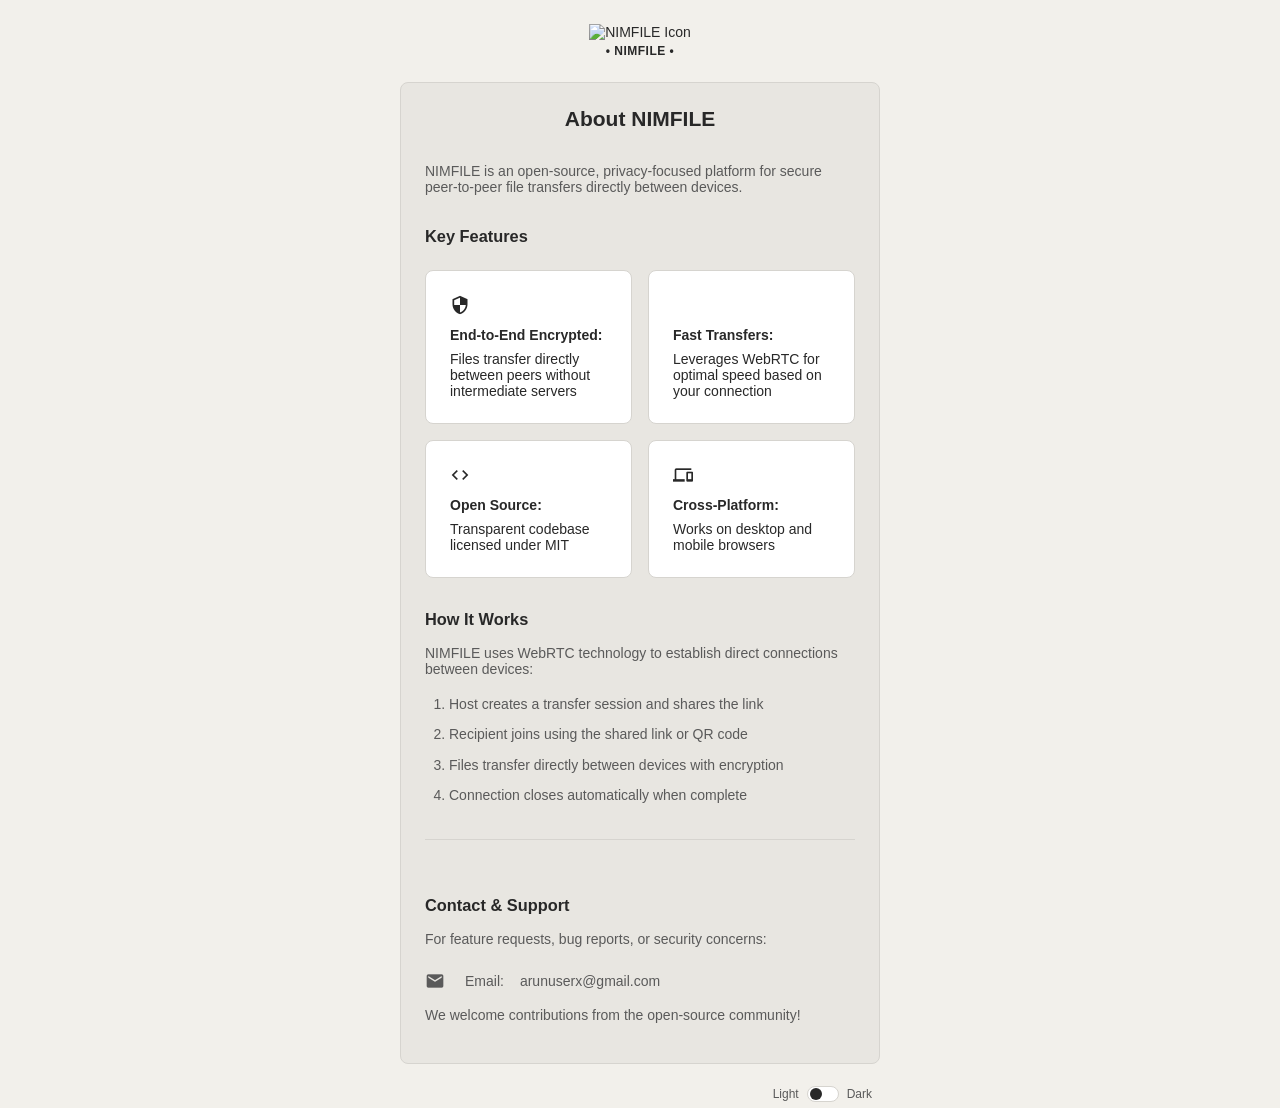
==== about.html @ d1ec447d "Add files via upload" ====
<!DOCTYPE html>
<html lang="en">
<head>
<meta charset="UTF-8">
  <title>• NIMFILE •</title>
  <meta name="viewport" content="width=device-width, initial-scale=1.0">
  <!-- Material Icons Bolt Favicon -->
  <link rel="icon" href="data:image/svg+xml,<svg xmlns=%22http://www.w3.org/2000/svg%22 viewBox=%220 0 24 24%22><path fill=%22%23ff5f00%22 d=%22M11 15H6l7-14v8h5l-7 14v-8z%22/></svg>">
  <link rel="stylesheet" href="style.css">
  <link href="https://fonts.googleapis.com/icon?family=Material+Icons" rel="stylesheet">
  <style>
    .material-icons {
      font-size: 20px;
    }
  </style>
</head>
<body>
  <div class="top-bar">
    <div class="header-title">
      <img src="assets/icon.png" alt="NIMFILE Icon" class="app-logo">
      <span class="app-title">• NIMFILE •</span>
    </div>
  </div>
  
  <main class="centered-container">
    <h1 class="visually-hidden">About NIMFILE - Secure File Transfer</h1>

    <section class="card">
      <h2>About NIMFILE</h2>
      <p class="intro-text">NIMFILE is an open-source, privacy-focused platform for secure peer-to-peer file transfers directly between devices.</p>
      
      <div class="feature-section">
        <h3>Key Features</h3>
        <ul class="feature-list">
          <li>
            <span class="material-icons feature-icon">security</span>
            <strong>End-to-End Encrypted:</strong> Files transfer directly between peers without intermediate servers
          </li>
          <li>
            <span class="material-icons feature-icon">bolt</span>
            <strong>Fast Transfers:</strong> Leverages WebRTC for optimal speed based on your connection
          </li>
          <li>
            <span class="material-icons feature-icon">code</span>
            <strong>Open Source:</strong> Transparent codebase licensed under MIT
          </li>
          <li>
            <span class="material-icons feature-icon">devices</span>
            <strong>Cross-Platform:</strong> Works on desktop and mobile browsers
          </li>
        </ul>
      </div>

      <div class="tech-section">
        <h3>How It Works</h3>
        <p>NIMFILE uses WebRTC technology to establish direct connections between devices:</p>
        <ol class="process-steps">
          <li>Host creates a transfer session and shares the link</li>
          <li>Recipient joins using the shared link or QR code</li>
          <li>Files transfer directly between devices with encryption</li>
          <li>Connection closes automatically when complete</li>
        </ol>
      </div>

      <div class="contact-section">
        <h3>Contact & Support</h3>
        <p>For feature requests, bug reports, or security concerns:</p>
        <p class="contact-email">
          <span class="material-icons">email</span>
          Email: <a href="mailto:arunuserx@gmail.com">arunuserx@gmail.com</a>
        </p>
        <p>We welcome contributions from the open-source community!</p>
      </div>
    </section>
  </main>

  <div class="theme-button-wrapper">
    <div class="left-placeholder"></div>
    <button id="themeToggleBtn" title="Toggle theme" aria-label="Toggle theme" class="theme-toggle-btn">
      <span class="theme-toggle-label">Light</span>
      <span class="theme-toggle-switch">
        <span class="switch-thumb"></span>
      </span>
      <span class="theme-toggle-label">Dark</span>
    </button>
  </div>
  <script src="theme.js" defer></script>
</body>
</html>
---- style.css ----
/* ================================
   PeerJS File Transfer - Minimal
   ================================ */

/* --- Variables --- */
:root {
  --font-family: -apple-system, BlinkMacSystemFont, 'Segoe UI', Arial, sans-serif;
  --font-base: 14px;
  --font-lg: 16px;
  --font-sm: 12px;
  --radius: 8px;
  --transition: 0.2s ease;
  
  /* 8-unit spacing system */
  --space-xxs: 4px;
  --space-xs: 8px;
  --space-sm: 16px;
  --space-md: 24px;
  --space-lg: 32px;
  --space-xl: 40px;
  
  /* Layout */
  --screen-margin: var(--space-sm);
  --card-padding: var(--space-sm);
  
  /* Dark theme (default) */
  --bg: #282828;
  --bg-alt: #1e1e1e;
  --surface: #333333;
  --card: #1e1e1e;
  --border: #3d3d3d;
  --text: #F2F0EB;
  --text-secondary: #b3b1ad;
  --text-muted: #d1cfcb;
  --btn-bg: #333333;
  --btn-hover: #424242;
  --input-bg: #1e1e1e;
  --progress-bg: #333333;
   --status-connected: #4CAF50; /* Green */
  --status-disconnected: #F44336; /* Red */
}

/* Light theme */
.light-theme {
  --bg: #F2F0EB;
  --bg-alt: #e8e6e1;
  --surface: #ffffff;
  --card: #e8e6e1;
  --border: #d6d4cf;
  --text: #282828;
  --text-secondary: #5a5a5a;
  --text-muted: #7a7a7a;
  --btn-bg: #ffffff;
  --btn-hover: #f0eeea;
  --input-bg: #ffffff;
  --progress-bg: #e8e6e1;
   --status-connected: #2E7D32; /* Darker green */
  --status-disconnected: #C62828; /* Darker red */
}

/* --- Base Styles --- */
* {
  box-sizing: border-box;
  margin: 0;
  padding: 0;
}

html, body {
  height: 100%;
  font-family: var(--font-family);
  font-size: var(--font-base);
}

body {
  background: var(--bg);
  color: var(--text);
  transition: background var(--transition), color var(--transition);
  display: flex;
  flex-direction: column;
  align-items: center;
  padding: var(--screen-margin);
  text-align: center;
}

/* --- Layout --- */
.top-bar {
  width: 100%;
  max-width: 512px;
  display: flex;
  justify-content: center;
  align-items: center;
  padding: var(--space-xs) var(--space-sm);
  margin: 0 auto var(--space-sm);
}

.header-title {
  display: flex;
  flex-direction: column;
  align-items: center;
  gap: var(--space-xxs);
  text-align: center;
}

.app-icon {
  font-size: var(--space-lg);
  color: var(--accent);
}

.app-title {
  font-size: var(--font-sm);
  font-weight: 600;
  color: var(--text);
  letter-spacing: 0.5px;
}

.theme-button-wrapper {
  width: 100%;
  max-width: 512px;
  margin: 0 auto var(--space-sm);
  display: flex;
  justify-content: space-between;
  align-items: center;
  padding: 0 var(--space-sm);
  gap: var(--space-lg);
}

.text-buttons-container { /* Changed from .text-button-group to .text-buttons-container based on index.html */
  display: flex;
  gap: var(--space-sm);
  justify-content: center;
}

/* --- Buttons --- */
button {
  font-family: inherit;
  font-size: var(--font-base);
  border-radius: var(--radius);
  border: none;
  outline: none;
  transition: all var(--transition);
  cursor: pointer;
  display: inline-flex;
  align-items: center;
  justify-content: center;
}

.primary-btn {
  background: var(--text);
  color: var(--bg);
  padding: var(--space-xs) var(--space-md);
  font-weight: 500;
  height: 36px;
  min-width: 100px;
  margin: var(--space-sm) auto;
  border: 1px solid var(--border);
}

.primary-btn:hover {
  background: var(--btn-hover);
  color: var(--text);
}

.primary-btn:disabled {
  opacity: 0.6;
  cursor: not-allowed;
}

.icon-btn {
  background: var(--btn-bg);
  color: var(--text-secondary);
  border: 1px solid var(--border);
  padding: var(--space-xs);
  border-radius: var(--radius);
  width: 32px;
  height: 32px;
  margin-left: auto;
}

.icon-btn:hover {
  background: var(--btn-hover);
  color: var(--text);
  border-color: var(--text);
}

.text-button {
  text-decoration: none;
  background: none;
  border: none;
  color: var(--text-secondary);
  font-size: var(--font-sm);
  cursor: pointer;
  padding: var(--space-xxs) var(--space-xs);
  height: 28px;
  min-width: 60px;
  text-align: center;
  border-radius: var(--radius);
}

.text-button:hover {
  color: var(--text);
}

.theme-toggle-btn {
  display: flex;
  align-items: center;
  gap: var(--space-xs);
  background: none;
  border: none;
  cursor: pointer;
  padding: var(--space-xxs) var(--space-xs);
  height: 28px;
  border-radius: var(--radius);
}

.theme-toggle-switch {
  width: var(--space-lg);
  height: var(--space-sm);
  background: var(--btn-bg);
  border-radius: var(--radius);
  border: 1px solid var(--border);
  position: relative;
}

.switch-thumb {
  width: 12px;
  height: 12px;
  border-radius: 50%;
  background: var(--text);
  position: absolute;
  top: 1px;
  left: 2px;
  transition: left var(--transition);
}

.theme-toggle-btn.dark .switch-thumb {
  left: var(--space-sm);
}

.theme-toggle-label {
  font-size: var(--font-sm);
  color: var(--text-secondary);
  text-align: center;
}

.back-button {
  display: flex;
  align-items: center;
  gap: var(--space-xs);
  background: none;
  border: none;
  color: var(--text);
  font-size: var(--font-base);
  cursor: pointer;
  padding: var(--space-xxs) 0;
  height: 28px;
  margin: 0 auto var(--space-sm);
  justify-content: center;
  border-radius: var(--radius);
}

.back-button:hover {
  opacity: 0.8;
}

main {
  flex: 1;
  display: flex;
  flex-direction: column;
  justify-content: center;
  align-items: center;
  padding: 0 var(--space-sm);
  width: 100%;
  max-width: 512px;
  margin: 0 auto;
  text-align: center;
}

/* --- Cards --- */
.card {
  background: var(--card);
  border-radius: var(--radius);
  border: 1px solid var(--border);
  padding: var(--card-padding);
  margin-bottom: var(--space-sm);
  width: 100%;
  text-align: center;
}

/* --- Inputs --- */
input[type="text"] {
  font-size: var(--font-base);
  padding: var(--space-xs) var(--space-sm);
  border-radius: var(--radius);
  border: 1px solid var(--border);
  background: var(--input-bg);
  color: var(--text);
  font-family: inherit;
  outline: none;
  transition: border var(--transition);
  width: 100%;
  height: 36px;
  margin: 0 auto var(--space-sm);
  display: block;
  max-width: 400px;
  text-align: center;
}

input[type="text"]:focus {
  border-color: var(--text);
}

label {
  font-size: var(--font-base);
  color: var(--text-secondary);
  margin-bottom: var(--space-xs);
  display: block;
  text-align: center;
}

/* --- Specific Components --- */
.join-link-row {
  display: flex;
  align-items: center;
  justify-content: center;
  gap: var(--space-sm);
  background: var(--bg-alt);
  border-radius: var(--radius);
  padding: var(--space-xs) var(--space-sm);
  margin: 0 auto var(--space-sm);
  height: 36px;
  max-width: 400px;
  width: 100%;
}

#joinLink {
  color: var(--text);
  text-decoration: none;
  flex: 1;
  overflow: hidden;
  text-overflow: ellipsis;
  white-space: nowrap;
  font-size: var(--font-sm);
  text-align: center;
  min-width: 0; /* Allow the link to shrink */
}

.qr-container {
  display: flex;
  flex-direction: column;
  align-items: center;
  width: 100%;
  margin: var(--space-sm) auto;
  padding: var(--space-xs);
}

.qr-label {
  margin-bottom: var(--space-sm);
}

#qrcode {
  background: #ffffff;
  border-radius: var(--radius);
  padding: var(--space-xs);
  margin: 0 auto var(--space-sm);
  display: flex;
  justify-content: center;
  align-items: center;
  width: 160px;
  height: 160px;
  box-sizing: border-box;
}

#qrcode canvas,
#qrcode img {
  max-width: 100%;
  max-height: 100%;
  width: auto;
  height: auto;
  display: block;
}

.qr-text {
  margin-top: var(--space-xs);
  color: var(--text-secondary);
  font-size: var(--font-sm);
  text-align: center;
  width: 100%;
  padding: 0 var(--space-xs);
}

.peers-section {
  margin-top: var(--space-sm);
}

.peers-section strong {
  display: block;
  margin-bottom: var(--space-xs);
}

#peersList {
  list-style: none;
  padding: 0;
  margin: 0 auto;
  max-height: 160px;
  overflow-y: auto;
  width: 100%;
  max-width: 400px;
}

#peersList li {
  padding: var(--space-xs) 0;
  display: flex;
  align-items: center;
  justify-content: center;
  gap: var(--space-sm);
  height: var(--space-md);
  text-align: center;
}

.peer-color-dot {
  display: none;
}

.peer-username {
  font-weight: 500;
  color: var(--text);
  font-size: var(--font-sm);
  text-align: center;
}

.peer-status {
  font-size: var(--font-sm);
  margin-left: auto;
  text-align: right;
}

.peer-status.connected {
  color: var(--status-connected);
}

.peer-status.connecting {
  color: orange; /* Added for connecting status */
}

.peer-status.disconnected {
  color: var(--status-disconnected);
}

.peer-status.session_ended {
  color: var(--status-disconnected); /* Use disconnected color for session ended */
}

.message-tile.file {
  background: var(--surface);
  border-radius: var(--radius);
  padding: var(--space-sm);
  margin: var(--space-xs) auto;
  animation: fadeIn 0.3s ease;
  max-width: 400px;
  width: 100%;
  text-align: center;
  border: 1px solid var(--border);
}

@keyframes fadeIn {
  from { opacity: 0; transform: translateY(10px); }
  to { opacity: 1; transform: translateY(0); }
}

.file-meta-row {
  display: flex;
  align-items: center;
  justify-content: center;
  gap: var(--space-sm);
  margin-top: var(--space-xs);
  flex-wrap: wrap;
}

.file-icon {
  font-size: 20px;
  color: var(--text);
}

.file-name {
  font-weight: 500;
  color: var(--text);
  max-width: 160px;
  overflow: hidden;
  text-overflow: ellipsis;
  white-space: nowrap;
  font-size: var(--font-sm);
  text-align: center;
}

.file-size {
  font-size: var(--font-sm);
  color: var(--text-secondary);
  text-align: center;
}

.file-progress-bar {
  width: 100%;
  background: var(--progress-bg);
  border-radius: 2px;
  height: 4px;
  margin: var(--space-xs) 0;
  overflow: hidden;
}

.file-progress-bar-inner {
  background: var(--text);
  height: 100%;
  border-radius: 2px;
  width: 0;
  transition: width var(--transition);
}

.file-status-msg {
  font-size: var(--font-sm);
  color: var(--text-secondary);
  text-align: center;
  margin-top: var(--space-xs);
}

/* --- Username Form --- */
.username-section form {
  display: flex;
  align-items: center;
  justify-content: center;
  gap: var(--space-sm);
  width: 100%;
  max-width: 400px;
  margin: 0 auto;
}

.username-section input[type="text"] {
  margin: 0;
  flex: 1;
}

.set-username-btn {
  margin: 0;
  min-width: 80px;
}

/* --- Utility --- */
.hidden {
  display: none !important;
}

.visually-hidden {
  position: absolute;
  left: -10000px;
}

/* --- Scrollbar --- */
::-webkit-scrollbar {
  width: 6px;
}

::-webkit-scrollbar-thumb {
  background: var(--surface);
  border-radius: 3px;
}

::-webkit-scrollbar-track {
  background: transparent;
}

::selection {
  background: var(--text);
  color: var(--bg);
}

/* ================================
   RESPONSIVE BREAKPOINTS
   ================================ */

@media (max-width: 768px) {
  :root {
    --screen-margin: 12px;
    --card-padding: 12px;
  }
  
  .top-bar {
    padding: 6px 12px;
  }
  
  .theme-button-wrapper {
    padding: 0 12px;
    gap: var(--space-md);
  }
  
  main {
    padding: 0 12px;
  }
  
  .file-name {
    max-width: 120px;
  }

  .username-section form {
    flex-direction: column;
    gap: var(--space-xs);
  }

  .username-section input[type="text"] {
    width: 100%;
  }

  .set-username-btn {
    width: 100%;
  }
}

@media (max-width: 480px) {
  :root {
    --screen-margin: 8px;
    --card-padding: 8px;
  }
  
  .top-bar {
    padding: 4px 8px;
  }
  
  .theme-button-wrapper {
    padding: 0 8px;
    flex-direction: column;
    gap: var(--space-xs);
    align-items: center;
  }
  
  main {
    padding: 0 8px;
  }
  
  .primary-btn {
    padding: 6px 12px;
    font-size: var(--font-sm);
    min-width: 90px;
    height: 30px;
  }
  
  .file-meta-row {
    flex-direction: column;
    align-items: center;
    gap: 4px;
  }
  
  .file-name {
    max-width: 96px;
  }
  
  .join-link-row {
    /* Removed flex-direction: column; */
    gap: var(--space-xs); /* Adjusted gap for better spacing */
    height: auto;
    padding: 8px;
  }
  
  .text-buttons-container { /* Changed from .text-button-group to .text-buttons-container based on index.html */
    flex-direction: column;
    gap: 4px;
  }
  
  #peersList {
    max-height: 120px;
  }
  
  #qrcode {
    width: 128px;
    height: 128px;
  }
}


/* ================================
   About & Terms Page Specific Styles
   ================================ */

/* Card and main content adjustments - keep default card centering, but adjust padding */
main.centered-container .card {
  padding: var(--space-md); /* Keep padding adjustment */
}

/* Align main H2 headings to the center on About/Terms pages */
main.centered-container .card h2 {
  text-align: center;
  margin-bottom: var(--space-lg); /* Increased space below main heading */
  color: var(--text); /* Main heading remains strong */
}

/* Align all other headings (H3) and text content to the left */
main.centered-container .card h3 {
  text-align: left;
  margin-top: var(--space-lg); /* Increased space above subheadings */
  margin-bottom: var(--space-sm); /* Space below subheadings */
  color: var(--text); /* Subheadings remain strong */
}

.intro-text {
  text-align: left;
  margin-bottom: var(--space-md); /* Space below intro text */
  color: var(--text-secondary); /* Softer shade for intro text */
}

.last-updated {
  text-align: left;
  margin-bottom: var(--space-md); /* Space below last updated */
  color: var(--text-muted); /* Even softer shade for last updated */
}

.tech-section p,
.contact-section p,
.terms-section p {
  text-align: left;
  margin-bottom: var(--space-sm); /* Space below general paragraphs */
  color: var(--text-secondary); /* Softer shade for general paragraphs */
}

/* List items should also be left-aligned */
.process-steps,
.terms-section ul {
  text-align: left; /* This will align the list items */
  margin-bottom: var(--space-md); /* Space below lists */
  padding-left: var(--space-md); /* Ensure consistent indentation for the list container */
}

.process-steps li,
.terms-section li {
  color: var(--text-secondary); /* Softer shade for list item text */
  margin-bottom: var(--space-xs); /* Reduced space between list items */
  line-height: 1.6;
  padding-left: 0; /* Removed conflicting padding from list items */
}


/* Feature list improvements */
.feature-list {
  list-style: none;
  padding: 0;
  margin: var(--space-md) 0;
  display: grid; /* Use grid for symmetric layout */
  grid-template-columns: repeat(auto-fit, minmax(200px, 1fr)); /* Responsive columns */
  gap: var(--space-sm); /* Gap between tiles */
}

.feature-list li {
  display: flex;
  flex-direction: column; /* Stack icon, strong, and p */
  align-items: flex-start; /* Align content to the left within the tile */
  text-align: left; /* Align text to the left within the tile */
  gap: var(--space-xs); /* Space between icon, heading, and description */
  padding: var(--space-md); /* More padding for a better tile look */
  background: var(--surface);
  border-radius: var(--radius);
  border: 1px solid var(--border);
  height: auto; /* Allow height to adjust */
}

.feature-list li strong {
  margin-top: var(--space-xxs); /* Small space between icon and heading */
  display: block; /* Ensure strong takes full width for proper text alignment */
  color: var(--text); /* Feature titles remain strong */
}

.feature-list li p {
  font-size: var(--font-sm);
  color: var(--text-secondary); /* Feature descriptions use a softer shade */
}

.feature-icon {
  font-size: 28px; /* Slightly larger icons for features */
  color: var(--text); /* Feature icons remain prominent */
  margin-top: 0; /* Reset margin-top, flexbox handles alignment */
}

/* Contact section improvements */
.contact-section {
  margin-top: var(--space-lg);
  padding-top: var(--space-md);
  border-top: 1px solid var(--border);
}

.contact-email {
  display: flex;
  align-items: center;
  gap: var(--space-sm);
  margin: var(--space-md) 0;
}

.contact-email .material-icons {
  margin-right: var(--space-xxs); /* Small space to the right of the icon */
  vertical-align: middle;
  color: var(--text-secondary); /* Softer shade for contact email icon */
}

.contact-email a {
  color: var(--text-secondary); /* Softer shade for email link */
  text-decoration: none; /* Ensure no underline */
}

.contact-email a:hover {
  color: var(--text); /* Darker on hover */
}

/* Terms section specific improvements */
.terms-section {
  margin-bottom: var(--space-lg);
}

.terms-section ul {
  list-style-position: outside;
  padding-left: var(--space-md);
  margin: var(--space-sm) 0;
}

/* Icon consistency */
.material-icons {
  vertical-align: middle;
  font-size: 20px; /* Default size */
}

/* Responsive adjustments */
@media (max-width: 768px) {
  main.centered-container .card {
    padding: var(--space-sm);
  }
  
  .feature-list {
    grid-template-columns: 1fr; /* Single column on smaller screens */
  }
  .feature-list li {
    padding: var(--space-sm);
  }
  
  .process-steps,
  .terms-section ul {
    padding-left: var(--space-sm);
  }
}

@media (max-width: 480px) {
  .feature-list li {
    align-items: flex-start; /* Revert to flex-start for small screens if content is long */
    text-align: left; /* Align text left on small screens */
  }
  
  .contact-email {
    flex-direction: row;
    align-items: center;
  }
}

/* Add these new styles to your existing CSS */

.session-info-card {
  position: relative;
  padding: 0;
  overflow: hidden;
  /* Add border-radius here */
  border-radius: var(--radius); /* Apply the global radius variable */
}

.collapsible-header {
  display: flex;
  justify-content: space-between;
  align-items: center;
  padding: var(--space-sm);
  cursor: pointer;
  background: var(--surface);
  border-bottom: 1px solid var(--border);
  /* Apply top border-radius to header */
  border-radius: var(--radius);
}

.peer-info {
  font-size: var(--font-sm);
  color: var(--text);
}

.peer-info span {
  font-weight: 500;
}

.collapsible-content {
  padding: var(--space-sm);
  max-height: 500px; /* A large enough value for expanded state */
  overflow: hidden; /* Hide overflow during transition */
  transition: max-height 0.3s ease-out, padding 0.3s ease-out; /* Smooth transition for height and padding */
}

.session-info-card.collapsed .collapsible-content {
  max-height: 0; /* Collapse to 0 height */
  padding-top: 0; /* Remove padding when collapsed */
  padding-bottom: 0; /* Remove padding when collapsed */
}

.session-info-card.collapsed .material-icons {
  transform: rotate(180deg);
}

.session-info-card:not(.collapsed) .material-icons {
  transform: rotate(0deg);
}

/* Adjust the transition for the icon */
.material-icons {
  transition: transform 0.3s ease;
}

/* Adjust existing styles to accommodate new layout */
.session-details {
  margin-top: 0;
}

.join-link-row {
  margin-top: 0;
}
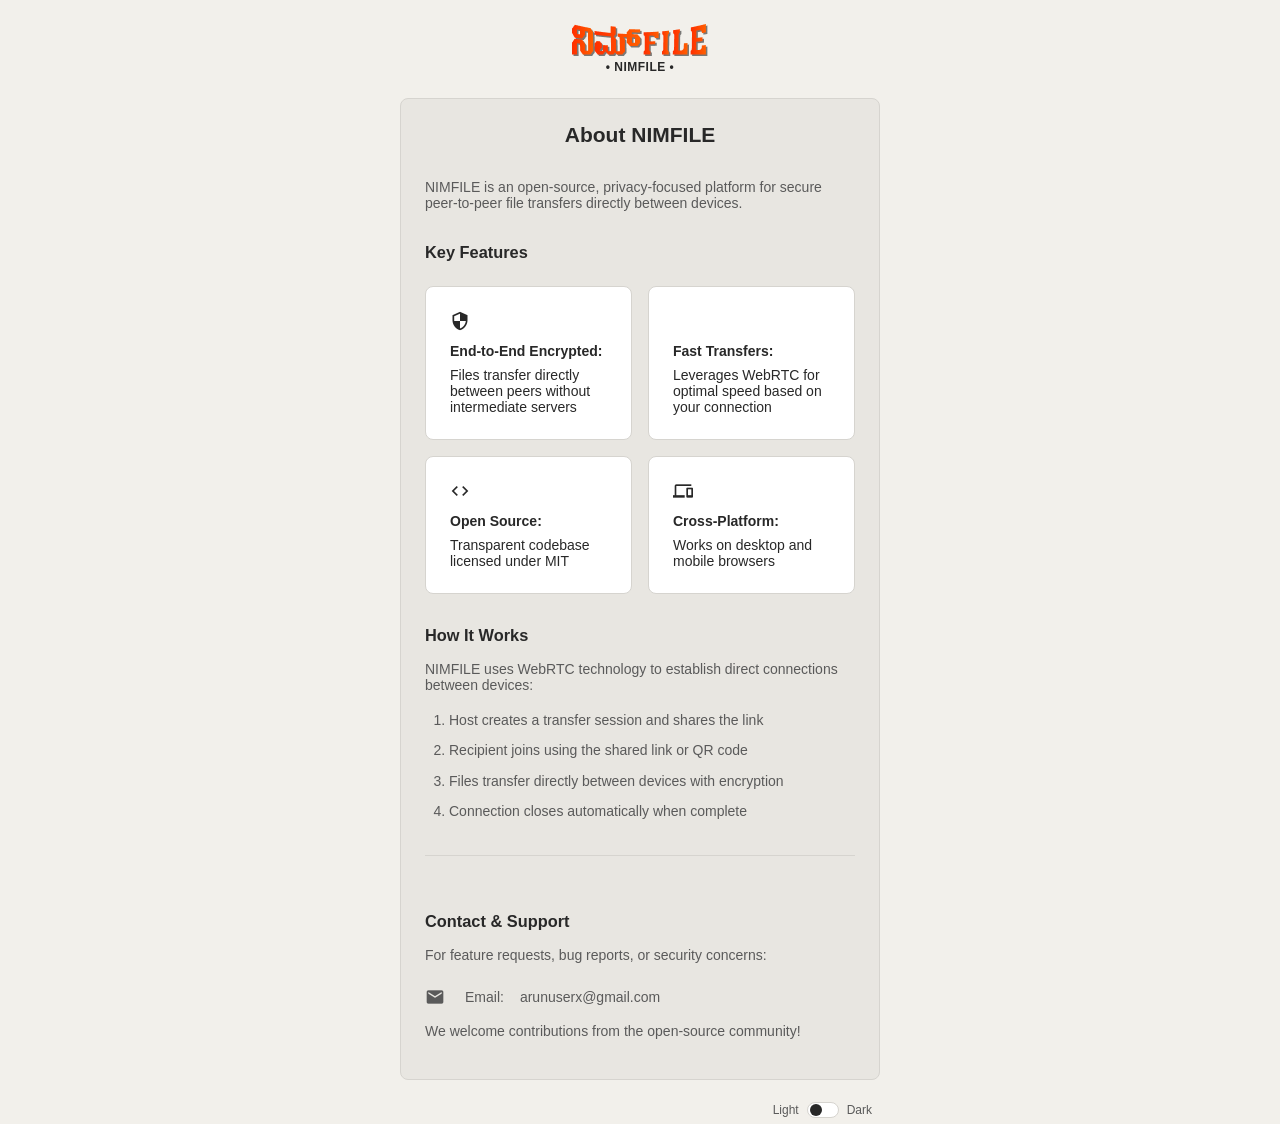
==== commit a8e0eb95: "Update about.html" ====
--- a/about.html
+++ b/about.html
@@ -5,7 +5,7 @@
   <title>• NIMFILE •</title>
   <meta name="viewport" content="width=device-width, initial-scale=1.0">
   <!-- Material Icons Bolt Favicon -->
-  <link rel="icon" href="data:image/svg+xml,<svg xmlns=%22http://www.w3.org/2000/svg%22 viewBox=%220 0 24 24%22><path fill=%22%23ff5f00%22 d=%22M11 15H6l7-14v8h5l-7 14v-8z%22/></svg>">
+  <link rel="icon" href="assets/favicon.png" type="image/png">
   <link rel="stylesheet" href="style.css">
   <link href="https://fonts.googleapis.com/icon?family=Material+Icons" rel="stylesheet">
   <style>
--- a/style.css
+++ b/style.css
@@ -896,17 +896,16 @@
   padding-bottom: 0; /* Remove padding when collapsed */
 }
 
-.session-info-card.collapsed .material-icons {
+#toggleSessionInfoBtn .material-icons {
+  transition: transform 0.3s ease;
+}
+
+.session-info-card.collapsed #toggleSessionInfoBtn .material-icons {
   transform: rotate(180deg);
 }
 
-.session-info-card:not(.collapsed) .material-icons {
+.session-info-card:not(.collapsed) #toggleSessionInfoBtn .material-icons {
   transform: rotate(0deg);
-}
-
-/* Adjust the transition for the icon */
-.material-icons {
-  transition: transform 0.3s ease;
 }
 
 /* Adjust existing styles to accommodate new layout */
